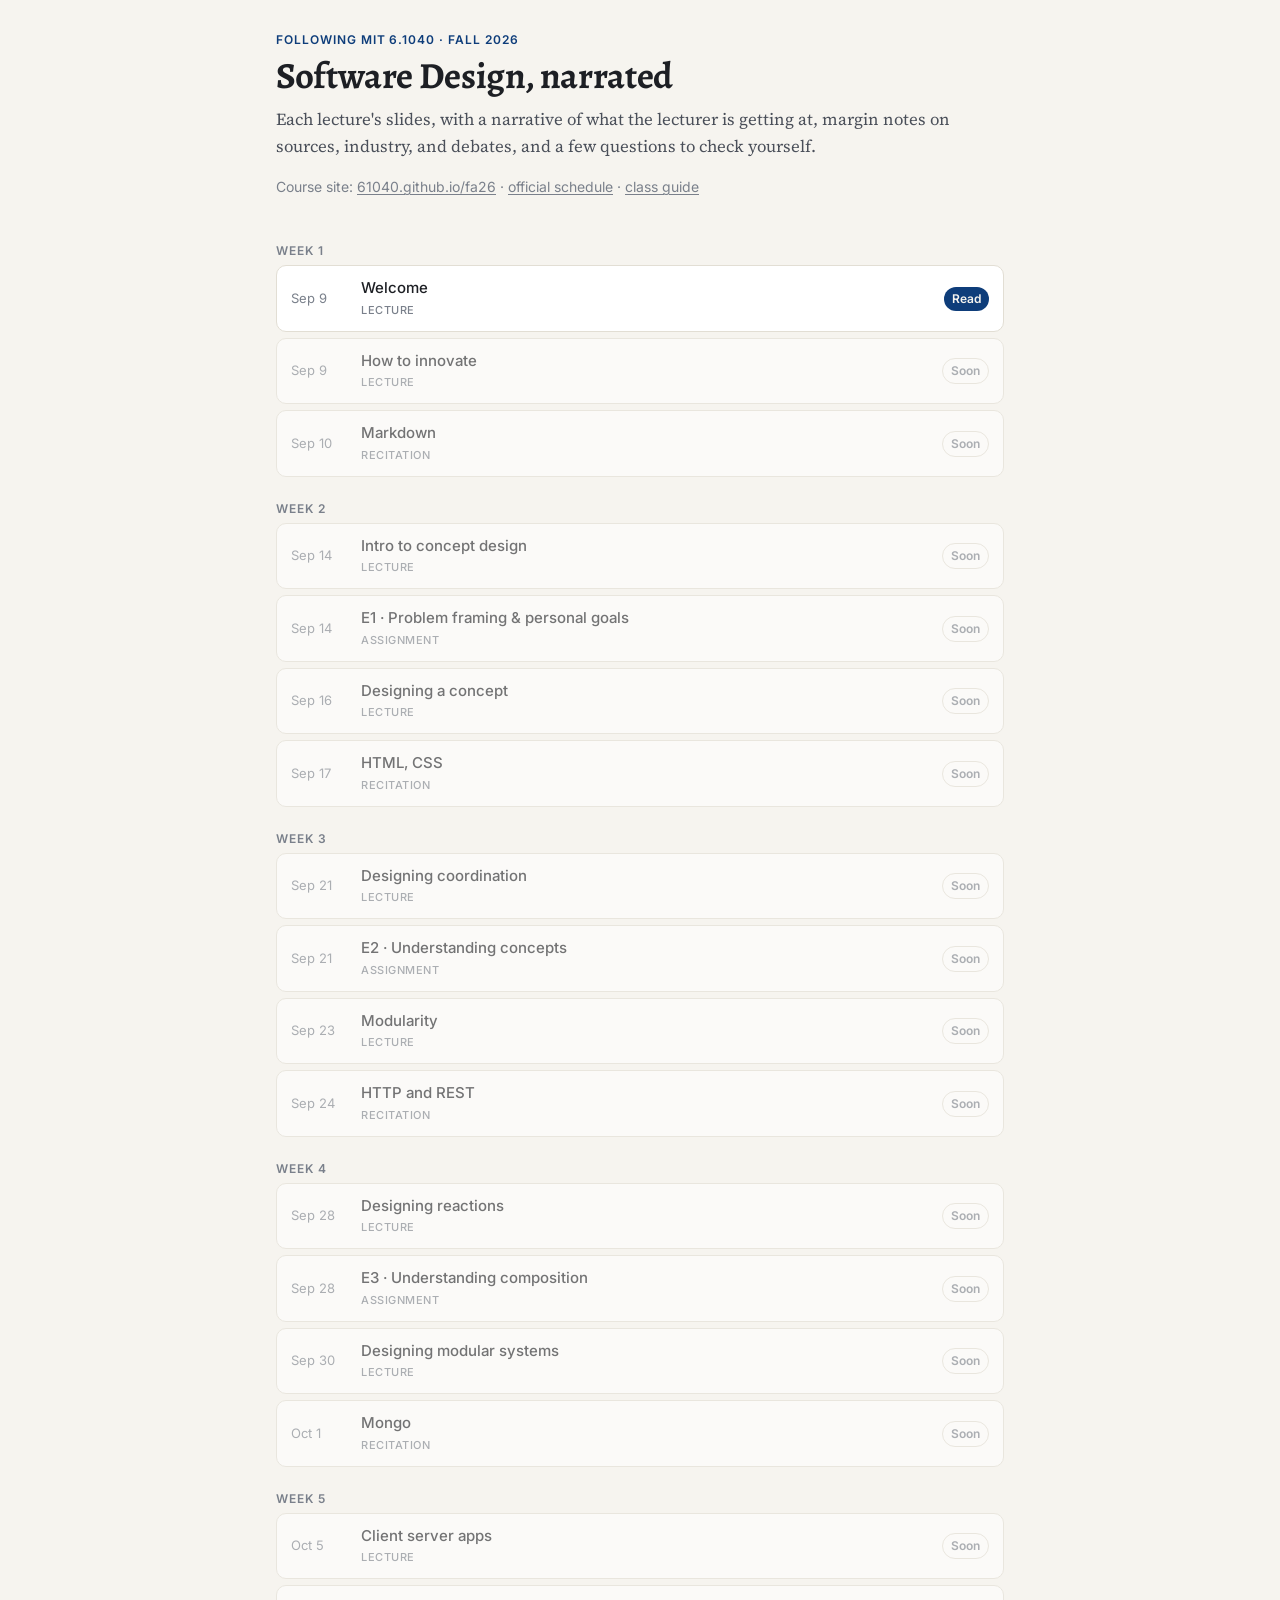
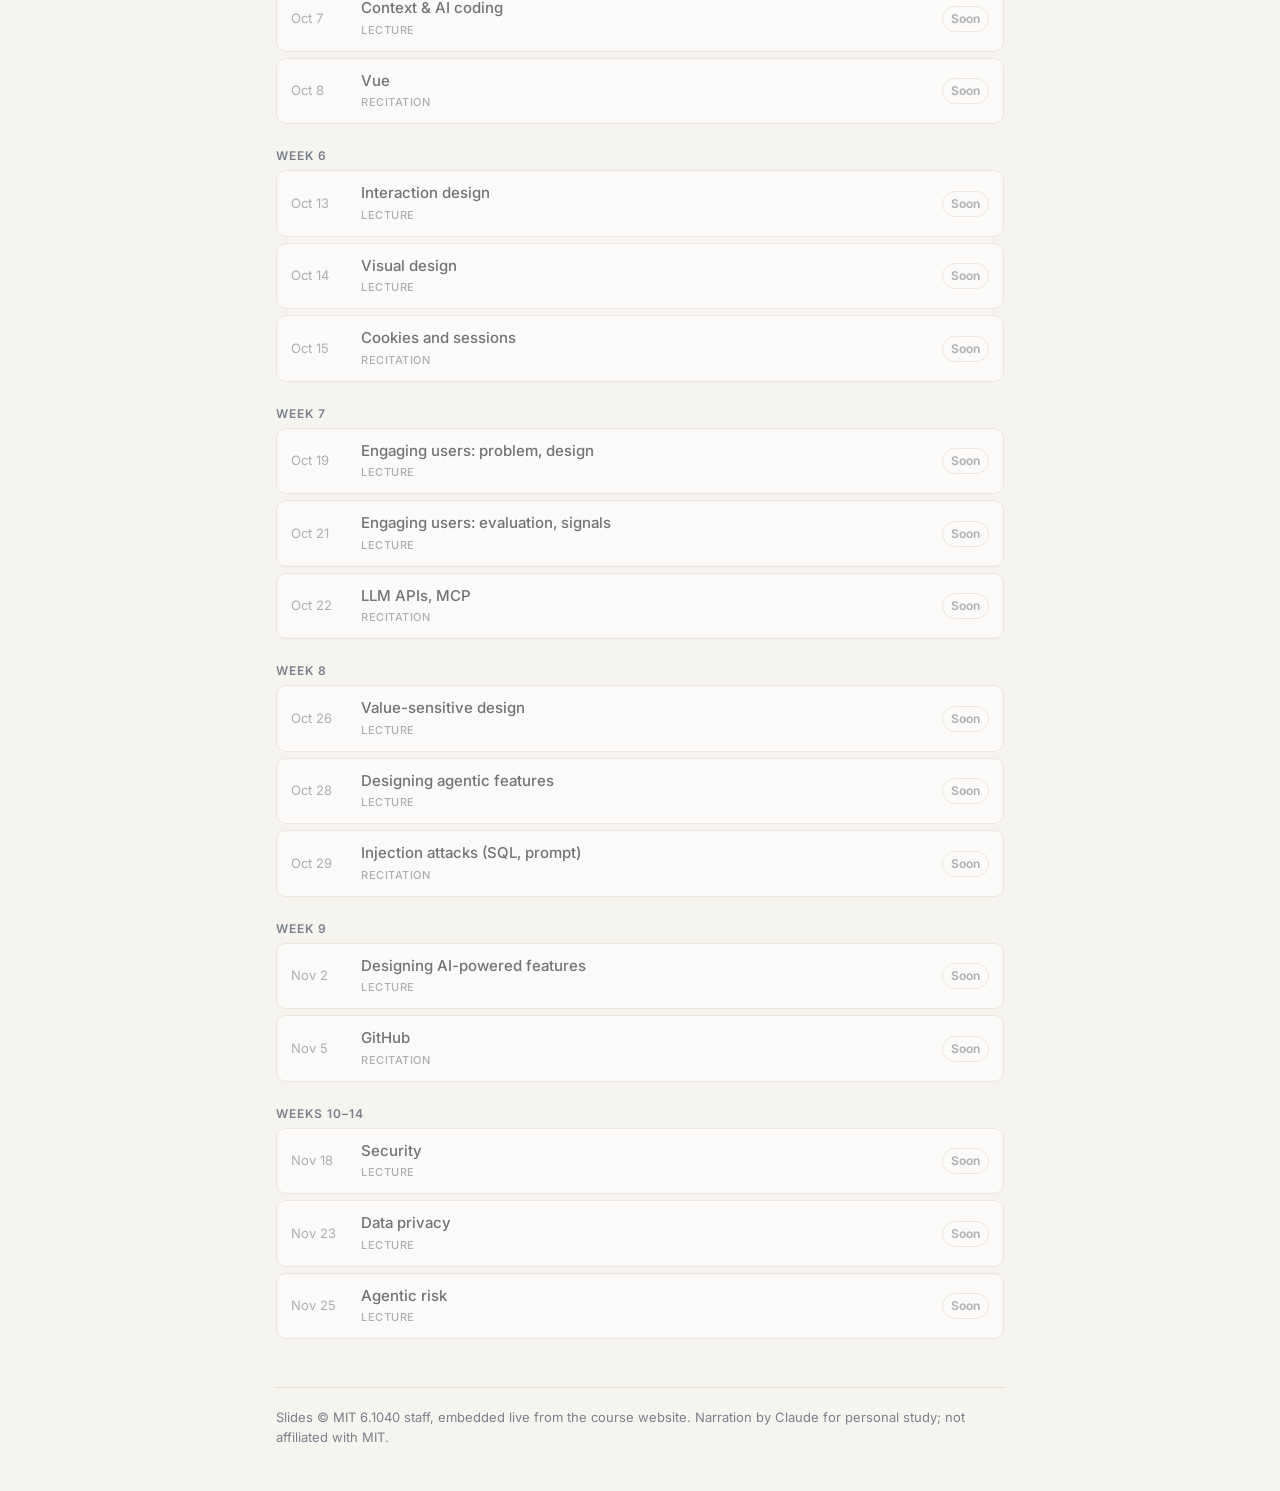
==== index.html @ 1a73fa79 "Add narrated companion site for MIT 6.1040, starting with the Welcome lecture Static GitHub Pages si" ====
<!doctype html>
<html lang="en">
<head>
<meta charset="utf-8">
<meta name="viewport" content="width=device-width, initial-scale=1, viewport-fit=cover">
<title>Concept Design Companion</title>
<meta name="description" content="A narrated, self-paced companion to MIT 6.1040 Software Design, Fall 2026.">
<link rel="preconnect" href="https://fonts.googleapis.com">
<link rel="preconnect" href="https://fonts.gstatic.com" crossorigin>
<link href="https://fonts.googleapis.com/css2?family=Alegreya:wght@700&family=Inter:wght@400;500;600;700&family=Source+Serif+4:ital,opsz,wght@0,8..60,400;0,8..60,600;1,8..60,400&display=swap" rel="stylesheet">
<link rel="stylesheet" href="assets/style.css">
<link rel="icon" href="assets/icon.svg" type="image/svg+xml">
<style>body { padding-bottom: 24px; }</style>
</head>
<body>
<main class="wrap">
<header class="hero">
  <p class="kicker">Following MIT 6.1040 · Fall 2026</p>
  <h1>Software Design, narrated</h1>
  <p class="lede">Each lecture's slides, with a narrative of what the lecturer is getting at, margin notes on sources, industry, and debates, and a few questions to check yourself.</p>
  <p class="meta">Course site: <a href="https://61040.github.io/fa26/">61040.github.io/fa26</a> · <a href="https://61040.github.io/fa26/schedule/">official schedule</a> · <a href="https://61040.github.io/fa26/guide/">class guide</a></p>
</header>

<div id="schedule"></div>

<footer class="site">
  Slides © MIT 6.1040 staff, embedded live from the course website. Narration by Claude for personal study; not affiliated with MIT.
</footer>
</main>

<script>
// status: "ready" links to a page; anything else shows as coming.
// kind: lecture | recitation | assignment
const SCHEDULE = [
  { week: "Week 1", items: [
    { date: "Sep 9",  kind: "lecture", title: "Welcome", href: "lectures/welcome.html", status: "ready" },
    { date: "Sep 9",  kind: "lecture", title: "How to innovate" },
    { date: "Sep 10", kind: "recitation", title: "Markdown" },
  ]},
  { week: "Week 2", items: [
    { date: "Sep 14", kind: "lecture", title: "Intro to concept design" },
    { date: "Sep 14", kind: "assignment", title: "E1 · Problem framing & personal goals" },
    { date: "Sep 16", kind: "lecture", title: "Designing a concept" },
    { date: "Sep 17", kind: "recitation", title: "HTML, CSS" },
  ]},
  { week: "Week 3", items: [
    { date: "Sep 21", kind: "lecture", title: "Designing coordination" },
    { date: "Sep 21", kind: "assignment", title: "E2 · Understanding concepts" },
    { date: "Sep 23", kind: "lecture", title: "Modularity" },
    { date: "Sep 24", kind: "recitation", title: "HTTP and REST" },
  ]},
  { week: "Week 4", items: [
    { date: "Sep 28", kind: "lecture", title: "Designing reactions" },
    { date: "Sep 28", kind: "assignment", title: "E3 · Understanding composition" },
    { date: "Sep 30", kind: "lecture", title: "Designing modular systems" },
    { date: "Oct 1",  kind: "recitation", title: "Mongo" },
  ]},
  { week: "Week 5", items: [
    { date: "Oct 5",  kind: "lecture", title: "Client server apps" },
    { date: "Oct 7",  kind: "lecture", title: "Context & AI coding" },
    { date: "Oct 8",  kind: "recitation", title: "Vue" },
  ]},
  { week: "Week 6", items: [
    { date: "Oct 13", kind: "lecture", title: "Interaction design" },
    { date: "Oct 14", kind: "lecture", title: "Visual design" },
    { date: "Oct 15", kind: "recitation", title: "Cookies and sessions" },
  ]},
  { week: "Week 7", items: [
    { date: "Oct 19", kind: "lecture", title: "Engaging users: problem, design" },
    { date: "Oct 21", kind: "lecture", title: "Engaging users: evaluation, signals" },
    { date: "Oct 22", kind: "recitation", title: "LLM APIs, MCP" },
  ]},
  { week: "Week 8", items: [
    { date: "Oct 26", kind: "lecture", title: "Value-sensitive design" },
    { date: "Oct 28", kind: "lecture", title: "Designing agentic features" },
    { date: "Oct 29", kind: "recitation", title: "Injection attacks (SQL, prompt)" },
  ]},
  { week: "Week 9", items: [
    { date: "Nov 2",  kind: "lecture", title: "Designing AI-powered features" },
    { date: "Nov 5",  kind: "recitation", title: "GitHub" },
  ]},
  { week: "Weeks 10–14", items: [
    { date: "Nov 18", kind: "lecture", title: "Security" },
    { date: "Nov 23", kind: "lecture", title: "Data privacy" },
    { date: "Nov 25", kind: "lecture", title: "Agentic risk" },
  ]},
];

const root = document.getElementById("schedule");
for (const w of SCHEDULE) {
  const sec = document.createElement("section");
  sec.className = "week";
  sec.innerHTML = `<h3>${w.week}</h3>`;
  for (const it of w.items) {
    const ready = it.status === "ready";
    const el = document.createElement(ready ? "a" : "div");
    el.className = `item ${ready ? "ready" : "soon"}`;
    if (ready) el.href = it.href;
    el.innerHTML = `<span class="date">${it.date}</span>
      <span class="title">${it.title}<br><span class="kind">${it.kind}</span></span>
      <span class="pill">${ready ? "Read" : "Soon"}</span>`;
    sec.append(el);
  }
  root.append(sec);
}
</script>
</body>
</html>
---- assets/style.css ----
/* Concept Design — companion site for MIT 6.1040 (Fall 2026) */

:root {
  --bg: #f6f4ef;
  --surface: #ffffff;
  --ink: #1d1f24;
  --ink-soft: #4a4f59;
  --ink-faint: #7a808b;
  --rule: #e2ded4;
  --accent: #0e3d7a;          /* the navy of the MIT title slides */
  --accent-soft: #e6edf7;
  --source: #6b4f1d;  --source-bg: #f7efdf;
  --industry: #1f5e4a; --industry-bg: #e3f1eb;
  --debate: #7a2e3a;  --debate-bg: #f6e5e8;
  --you: #0e3d7a;     --you-bg: #e6edf7;
  --slide-bg: #d7d7d7;
  --shadow: 0 1px 2px rgba(0,0,0,.06), 0 4px 14px rgba(0,0,0,.06);
  --serif: "Source Serif 4", Georgia, serif;
  --display: "Alegreya", Georgia, serif;
  --sans: "Inter", system-ui, -apple-system, sans-serif;
  color-scheme: light;
}

@media (prefers-color-scheme: dark) {
  :root:not([data-theme="light"]) {
    --bg: #15171b; --surface: #1e2126; --ink: #e8e6e1; --ink-soft: #b9bcc3; --ink-faint: #8a8f99;
    --rule: #2e3239; --accent: #8fb4ea; --accent-soft: #1f2a3b;
    --source: #e2c48c; --source-bg: #2b2518;
    --industry: #8fd3b8; --industry-bg: #17291f;
    --debate: #eea7b2; --debate-bg: #2e1b1f;
    --you: #8fb4ea; --you-bg: #1f2a3b;
    --slide-bg: #2a2d33;
    --shadow: 0 1px 2px rgba(0,0,0,.4);
    color-scheme: dark;
  }
}
:root[data-theme="dark"] {
  --bg: #15171b; --surface: #1e2126; --ink: #e8e6e1; --ink-soft: #b9bcc3; --ink-faint: #8a8f99;
  --rule: #2e3239; --accent: #8fb4ea; --accent-soft: #1f2a3b;
  --source: #e2c48c; --source-bg: #2b2518;
  --industry: #8fd3b8; --industry-bg: #17291f;
  --debate: #eea7b2; --debate-bg: #2e1b1f;
  --you: #8fb4ea; --you-bg: #1f2a3b;
  --slide-bg: #2a2d33;
  --shadow: 0 1px 2px rgba(0,0,0,.4);
  color-scheme: dark;
}

* { box-sizing: border-box; }
html { -webkit-text-size-adjust: 100%; }
body {
  margin: 0; background: var(--bg); color: var(--ink);
  font: 18px/1.62 var(--serif);
  padding-bottom: 88px; /* room for the notes bar */
}
a { color: var(--accent); text-underline-offset: 2px; }
em { font-style: italic; }
code { font: .85em ui-monospace, SFMono-Regular, Menlo, monospace; background: var(--accent-soft); padding: .08em .3em; border-radius: 4px; }

.wrap { max-width: 720px; margin: 0 auto; padding: 0 16px; }

/* ---------- top bar ---------- */
.topbar {
  position: sticky; top: 0; z-index: 20;
  background: color-mix(in srgb, var(--bg) 88%, transparent);
  backdrop-filter: blur(8px); -webkit-backdrop-filter: blur(8px);
  border-bottom: 1px solid var(--rule);
  font: 500 14px/1 var(--sans);
}
.topbar .wrap { display: flex; align-items: center; gap: 12px; height: 48px; }
.topbar a { text-decoration: none; color: var(--ink-soft); }
.topbar .crumb { flex: 1; overflow: hidden; white-space: nowrap; text-overflow: ellipsis; color: var(--ink-faint); }
.progress { position: absolute; left: 0; bottom: -1px; height: 2px; background: var(--accent); width: 0; transition: width .2s, opacity .4s; }

/* ---------- headings / intro ---------- */
.hero { padding: 32px 0 8px; }
.kicker { font: 600 12px/1.3 var(--sans); letter-spacing: .08em; text-transform: uppercase; color: var(--accent); margin: 0 0 8px; }
h1 { font: 700 2.3rem/1.1 var(--display); margin: 0 0 10px; letter-spacing: -.01em; }
h2 { font: 700 1.6rem/1.2 var(--display); margin: 40px 0 12px; }
.lede { color: var(--ink-soft); font-size: 1.05rem; margin: 0 0 16px; }
.meta { font: 14px/1.5 var(--sans); color: var(--ink-faint); }
.meta a { color: inherit; }

.howto {
  font: 15px/1.55 var(--sans); color: var(--ink-soft);
  background: var(--surface); border: 1px solid var(--rule); border-radius: 12px;
  padding: 14px 16px; margin: 18px 0 8px;
}
.howto summary { cursor: pointer; font-weight: 600; color: var(--ink); }
.howto ul { padding-left: 18px; margin: 10px 0 4px; }
.howto li { margin: 4px 0; }

/* ---------- slide blocks ---------- */
.slide { padding: 28px 0 8px; border-top: 1px solid var(--rule); margin-top: 28px; scroll-margin-top: 56px; }
.slide:first-of-type { border-top: 0; margin-top: 8px; }
.slide-label { font: 600 12px/1 var(--sans); letter-spacing: .06em; text-transform: uppercase; color: var(--ink-faint); margin: 0 0 10px; display: flex; justify-content: space-between; gap: 8px; }
.slide-label a { color: inherit; text-decoration: none; font-weight: 500; letter-spacing: 0; text-transform: none; }

.frame {
  position: relative; margin: 0 0 18px; border-radius: 8px; overflow: hidden;
  background: var(--slide-bg); aspect-ratio: 16 / 9; box-shadow: var(--shadow);
  cursor: zoom-in;
}
.frame canvas { display: block; width: 100%; height: 100%; }
.frame .ph {
  position: absolute; inset: 0; display: grid; place-items: center; text-align: center;
  font: 13px/1.4 var(--sans); color: var(--ink-faint); padding: 12px;
}
.frame.ready .ph { display: none; }

.narration p { margin: 0 0 14px; }
.narration .stage { font: italic 15px/1.5 var(--sans); color: var(--ink-faint); }
.narration blockquote { margin: 0 0 14px; padding-left: 14px; border-left: 3px solid var(--rule); color: var(--ink-soft); }

/* ---------- margin notes (collapsible asides) ---------- */
.aside {
  --c: var(--ink-soft); --b: var(--surface);
  margin: 10px 0; border-radius: 10px; background: var(--b);
  border-left: 4px solid var(--c);
  font: 15.5px/1.55 var(--sans); color: var(--ink);
}
.aside[data-kind="source"]   { --c: var(--source);   --b: var(--source-bg); }
.aside[data-kind="industry"] { --c: var(--industry); --b: var(--industry-bg); }
.aside[data-kind="debate"]   { --c: var(--debate);   --b: var(--debate-bg); }
.aside[data-kind="you"]      { --c: var(--you);      --b: var(--you-bg); }
.aside summary {
  list-style: none; cursor: pointer; padding: 10px 14px; display: flex; gap: 10px; align-items: baseline;
}
.aside summary::-webkit-details-marker { display: none; }
.aside summary::after { content: "+"; margin-left: auto; color: var(--c); font-weight: 600; }
.aside[open] summary::after { content: "−"; }
.aside .tag { flex: none; font: 700 11px/1 var(--sans); letter-spacing: .06em; text-transform: uppercase; color: var(--c); }
.aside .tease { color: var(--ink); font-weight: 500; }
.aside .body { padding: 0 14px 12px; }
.aside .body p { margin: 0 0 10px; }
.aside .body p:last-child { margin-bottom: 0; }
.aside ul { margin: 0 0 10px; padding-left: 18px; }

/* ---------- per-slide notes ---------- */
.note { margin: 12px 0 0; font: 15px/1.5 var(--sans); }
.note-toggle {
  font: 500 13px/1 var(--sans); color: var(--ink-faint); background: none; border: 1px dashed var(--rule);
  padding: 8px 12px; border-radius: 999px; cursor: pointer;
}
.note-toggle.has { color: var(--accent); border-style: solid; border-color: var(--accent); }
.note textarea {
  display: block; width: 100%; min-height: 84px; margin-top: 8px; resize: vertical;
  font: 16px/1.5 var(--sans); color: var(--ink); background: var(--surface);
  border: 1px solid var(--rule); border-radius: 10px; padding: 10px 12px;
}
.note textarea:focus { outline: 2px solid var(--accent); outline-offset: 1px; }

/* ---------- self check ---------- */
.check { background: var(--surface); border: 1px solid var(--rule); border-radius: 12px; padding: 14px 16px; margin: 12px 0; }
.check .q { margin: 0 0 8px; font-weight: 600; }
.check details summary { cursor: pointer; font: 500 14px/1.4 var(--sans); color: var(--accent); }
.check details p { margin: 8px 0 0; font-size: 16px; color: var(--ink-soft); }

.nextprev { display: flex; justify-content: space-between; gap: 12px; margin: 40px 0 12px; font: 500 15px/1.4 var(--sans); }
.nextprev a, .nextprev span { flex: 1; padding: 12px 14px; border: 1px solid var(--rule); border-radius: 10px; text-decoration: none; background: var(--surface); }
.nextprev span { color: var(--ink-faint); }
.nextprev .next { text-align: right; }
.nextprev small { display: block; color: var(--ink-faint); font-size: 12px; }

/* ---------- notes bar ---------- */
.notesbar {
  position: fixed; left: 0; right: 0; bottom: 0; z-index: 30;
  background: var(--surface); border-top: 1px solid var(--rule); box-shadow: 0 -4px 16px rgba(0,0,0,.06);
  padding: 10px 16px calc(10px + env(safe-area-inset-bottom));
  font: 500 14px/1.2 var(--sans);
}
.notesbar .wrap { display: flex; align-items: center; gap: 10px; padding: 0; }
.notesbar .count { flex: 1; color: var(--ink-soft); }
.btn {
  font: 600 14px/1 var(--sans); border-radius: 999px; padding: 11px 16px; cursor: pointer;
  border: 1px solid var(--accent); background: var(--accent); color: var(--bg);
}
.btn.ghost { background: none; color: var(--accent); }
.btn:disabled { opacity: .4; cursor: default; }
.toast {
  position: fixed; left: 50%; bottom: 84px; transform: translateX(-50%) translateY(20px); opacity: 0;
  background: var(--ink); color: var(--bg); font: 500 14px/1 var(--sans); padding: 10px 16px; border-radius: 999px;
  transition: all .25s; pointer-events: none; z-index: 40;
}
.toast.show { opacity: 1; transform: translateX(-50%) translateY(0); }

/* ---------- lightbox ---------- */
.lightbox {
  position: fixed; inset: 0; z-index: 50; background: rgba(0,0,0,.92);
  display: none; align-items: center; justify-content: center; overflow: auto; cursor: zoom-out;
}
.lightbox.open { display: flex; }
.lightbox canvas { max-width: 100%; max-height: 100%; width: auto; height: auto; }

/* ---------- index page ---------- */
.week { margin: 26px 0 0; }
.week h3 { font: 600 12px/1 var(--sans); letter-spacing: .08em; text-transform: uppercase; color: var(--ink-faint); margin: 0 0 8px; }
.item {
  display: flex; gap: 12px; align-items: center; padding: 12px 14px; margin: 6px 0;
  background: var(--surface); border: 1px solid var(--rule); border-radius: 10px;
  text-decoration: none; color: var(--ink); font: 15px/1.35 var(--sans);
}
.item .date { flex: none; width: 58px; color: var(--ink-faint); font-size: 13px; }
.item .title { flex: 1; font-weight: 500; }
.item .kind { font-size: 11px; letter-spacing: .05em; text-transform: uppercase; color: var(--ink-faint); }
.item .pill { flex: none; font-size: 12px; font-weight: 600; padding: 4px 8px; border-radius: 999px; }
.item.ready .pill { background: var(--accent); color: var(--bg); }
.item.soon { opacity: .6; }
.item.soon .pill { border: 1px solid var(--rule); color: var(--ink-faint); }
a.item.ready:hover { border-color: var(--accent); }

footer.site { margin: 48px 0 0; padding: 20px 0; border-top: 1px solid var(--rule); font: 13px/1.5 var(--sans); color: var(--ink-faint); }

@media (min-width: 900px) {
  body { font-size: 19px; }
  .wrap { max-width: 760px; }
}
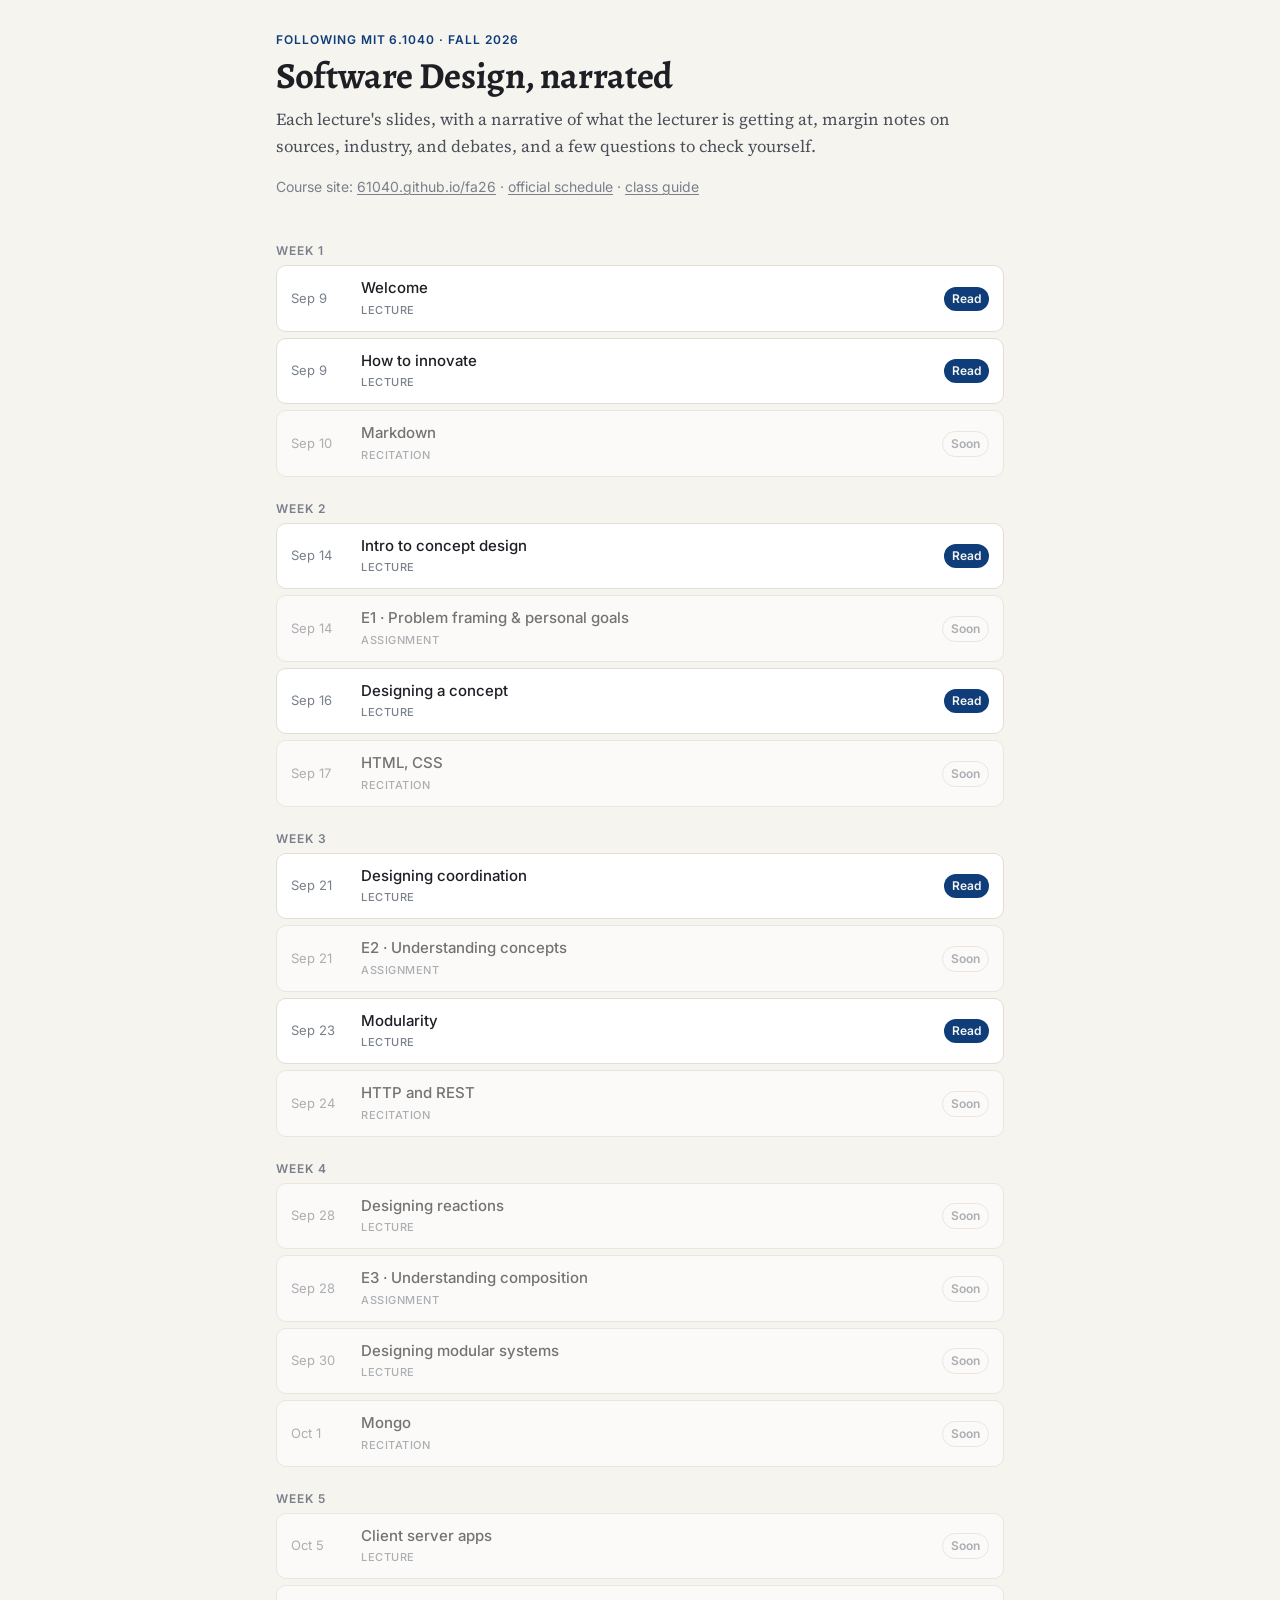
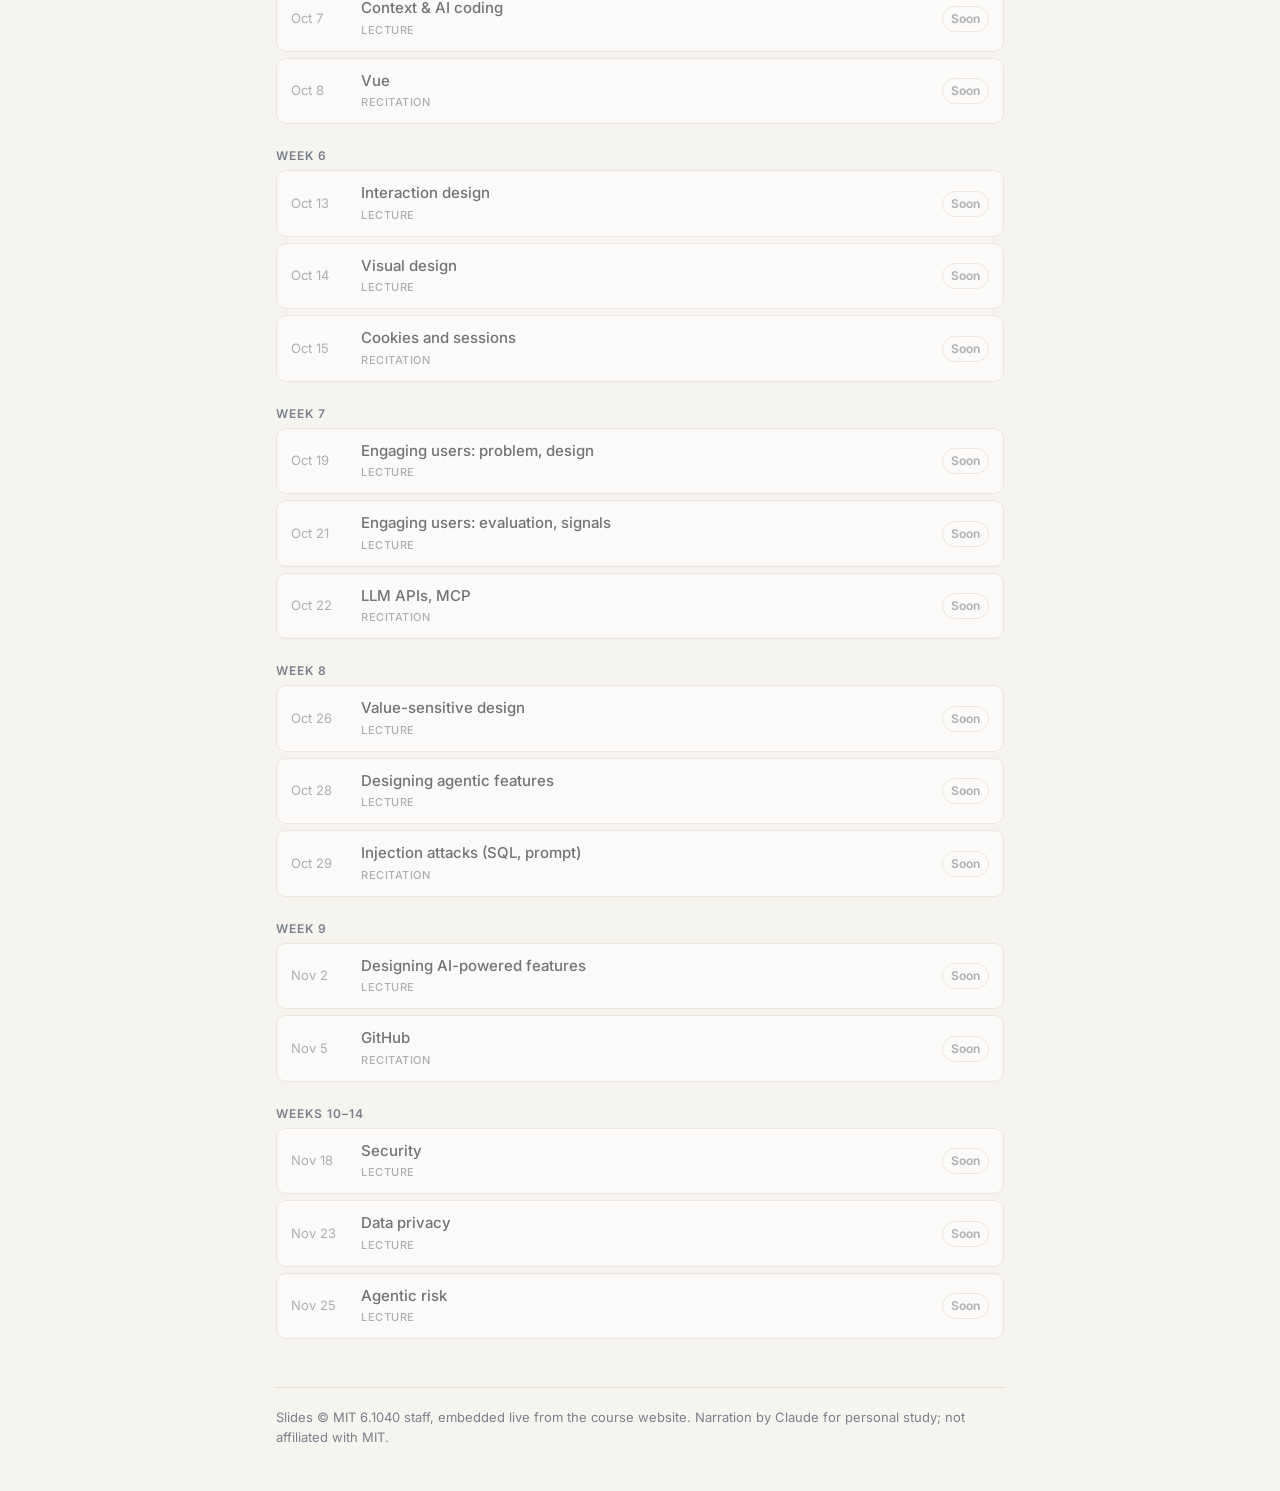
==== commit b95ef0a8: "Publish five catch-up lectures; hide note boxes until tapped Mark How to innovate, Intro to concept " ====
--- a/index.html
+++ b/index.html
@@ -34,19 +34,19 @@
 const SCHEDULE = [
   { week: "Week 1", items: [
     { date: "Sep 9",  kind: "lecture", title: "Welcome", href: "lectures/welcome.html", status: "ready" },
-    { date: "Sep 9",  kind: "lecture", title: "How to innovate" },
+    { date: "Sep 9",  kind: "lecture", title: "How to innovate", href: "lectures/how-to-innovate.html", status: "ready" },
     { date: "Sep 10", kind: "recitation", title: "Markdown" },
   ]},
   { week: "Week 2", items: [
-    { date: "Sep 14", kind: "lecture", title: "Intro to concept design" },
+    { date: "Sep 14", kind: "lecture", title: "Intro to concept design", href: "lectures/intro-to-concepts.html", status: "ready" },
     { date: "Sep 14", kind: "assignment", title: "E1 · Problem framing & personal goals" },
-    { date: "Sep 16", kind: "lecture", title: "Designing a concept" },
+    { date: "Sep 16", kind: "lecture", title: "Designing a concept", href: "lectures/designing-a-concept.html", status: "ready" },
     { date: "Sep 17", kind: "recitation", title: "HTML, CSS" },
   ]},
   { week: "Week 3", items: [
-    { date: "Sep 21", kind: "lecture", title: "Designing coordination" },
+    { date: "Sep 21", kind: "lecture", title: "Designing coordination", href: "lectures/designing-coordination.html", status: "ready" },
     { date: "Sep 21", kind: "assignment", title: "E2 · Understanding concepts" },
-    { date: "Sep 23", kind: "lecture", title: "Modularity" },
+    { date: "Sep 23", kind: "lecture", title: "Modularity", href: "lectures/modularity.html", status: "ready" },
     { date: "Sep 24", kind: "recitation", title: "HTTP and REST" },
   ]},
   { week: "Week 4", items: [
--- a/assets/style.css
+++ b/assets/style.css
@@ -148,6 +148,7 @@
   font: 16px/1.5 var(--sans); color: var(--ink); background: var(--surface);
   border: 1px solid var(--rule); border-radius: 10px; padding: 10px 12px;
 }
+.note textarea[hidden], .note-toggle[hidden] { display: none; }
 .note textarea:focus { outline: 2px solid var(--accent); outline-offset: 1px; }
 
 /* ---------- self check ---------- */
